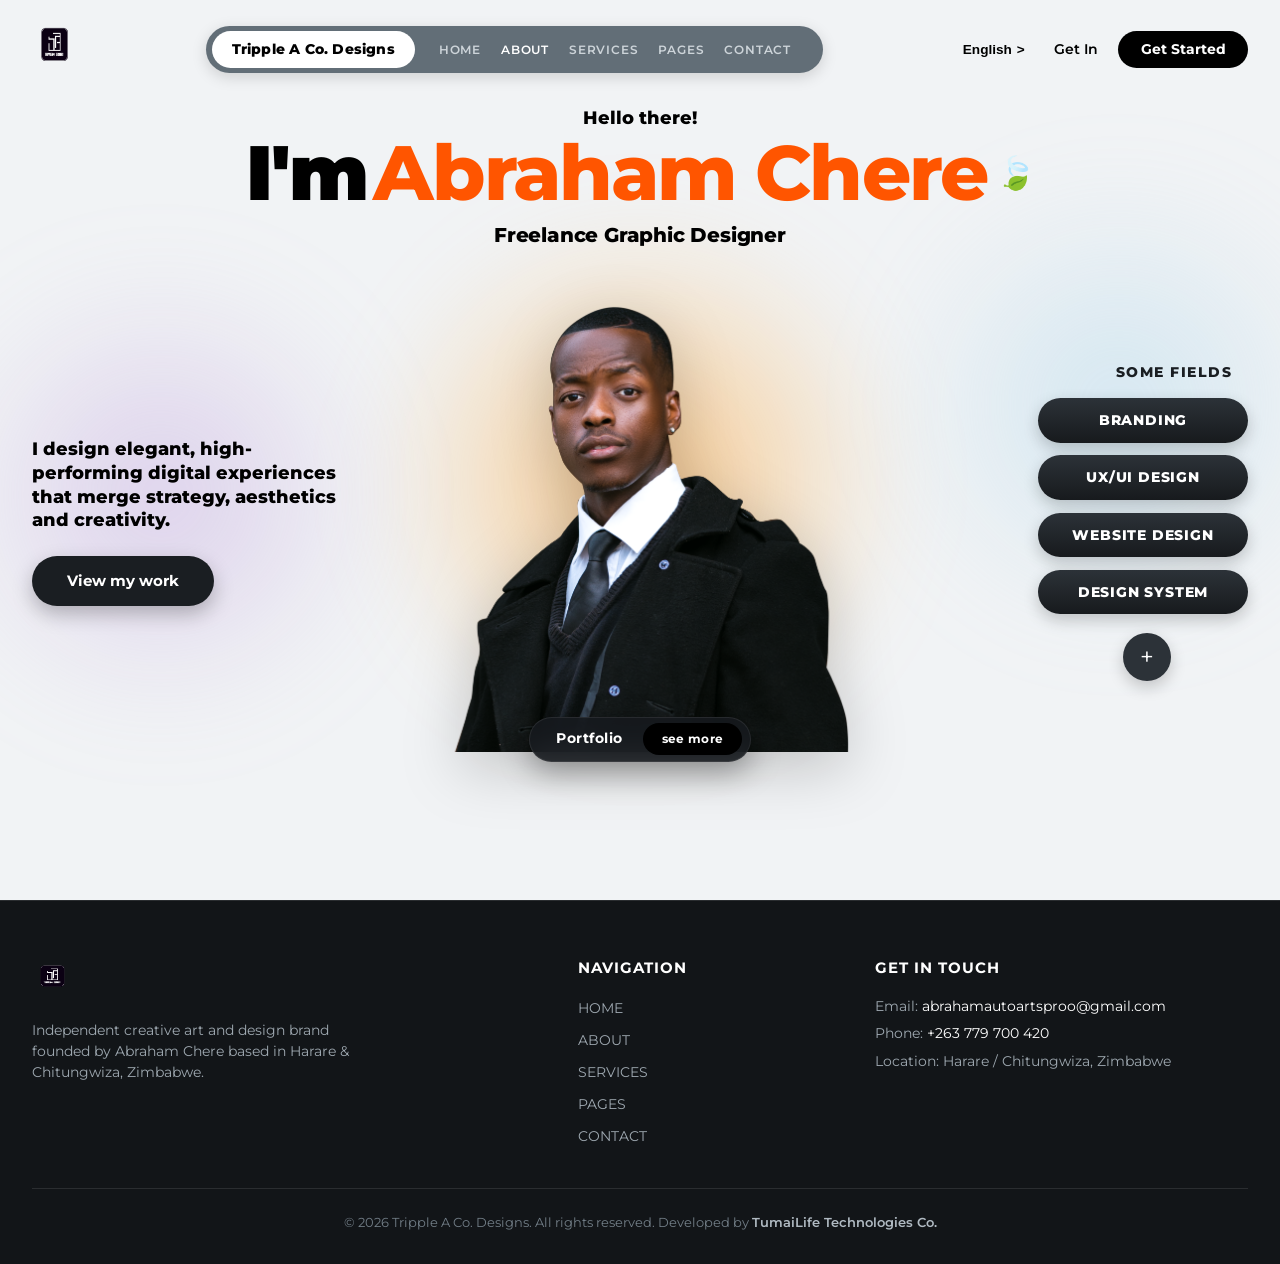
==== about/index.html @ 79875c38 "Initial commit - Tripple A Co. Designs Website" ====
<!DOCTYPE html>
<html lang="en">
<head>
  <meta charset="UTF-8">
  <meta name="viewport" content="width=device-width, initial-scale=1.0">
  <title>About Abraham Chere | Tripple A Co. Designs</title>
  
  <!-- Favicon -->
  <link rel="icon" type="image/png" href="../media/images/newLo.png">

  <!-- Google Fonts - Montserrat -->
  <link rel="preconnect" href="https://fonts.googleapis.com">
  <link rel="preconnect" href="https://fonts.gstatic.com" crossorigin>
  <link href="https://fonts.googleapis.com/css2?family=Montserrat:wght@300;400;500;600;700;800;900&display=swap" rel="stylesheet">

  <!-- Global & Page Styles -->
  <link rel="stylesheet" href="../css/global.css">
  <link rel="stylesheet" href="../about/style.css">
</head>
<body>

  <!-- Site Header Navigation -->
  <header class="site-header">
    <div class="header-inner">
      
      <!-- Left Square Logo -->
      <a href="../" class="brand-badge">
        <img src="../media/images/newLo.png" alt="Tripple A Logo">
      </a>

      <!-- Center Capsule Nav Pill -->
      <nav class="nav-capsule">
        <span class="brand-pill-title">Tripple A Co. Designs</span>
        <ul class="nav-links">
          <li><a href="../">HOME</a></li>
          <li><a href="../about/" class="active">ABOUT</a></li>
          <li><a href="../services/">SERVICES</a></li>
          <li><a href="../portfolio/">PAGES</a></li>
          <li><a href="../contact/">CONTACT</a></li>
        </ul>
      </nav>

      <!-- Right Action Controls & Dropdown -->
      <div class="header-right">
        
        <!-- Language Selector Dropdown -->
        <div class="lang-select-wrapper">
          <button class="lang-select-btn" id="langToggleBtn">
            <span id="currentLang">English</span> &gt;
          </button>
          <ul class="lang-dropdown-menu" id="langDropdown">
            <li><button type="button" class="lang-option" data-lang="English">English</button></li>
            <li><button type="button" class="lang-option" data-lang="Spanish">Spanish</button></li>
            <li><button type="button" class="lang-option" data-lang="French">French</button></li>
            <li><button type="button" class="lang-option" data-lang="Chinese">Chinese</button></li>
          </ul>
        </div>

        <a href="../contact/" class="btn-nav-text">Get In</a>
        <a href="../portfolio/" class="btn-black-pill">Get Started</a>
        <button class="mobile-toggle" aria-label="Toggle Menu">&#9776;</button>
      </div>

    </div>
  </header>

  <!-- Main Content Page -->
  <main>
    <section class="about-page-wrapper">
      
      <!-- Ambient Glow Orbs -->
      <div class="ambient-glow-bg" aria-hidden="true">
        <div class="glow-center-orange"></div>
        <div class="glow-left-purple"></div>
        <div class="glow-right-cyan"></div>
      </div>

      <div class="about-hero-grid">
        
        <!-- Top Central Title Section -->
        <div class="about-header-titles">
          <p class="hello-subtext">Hello there!</p>
          <h1 class="hero-name-heading">
            I'm <span class="orange-text">Abraham Chere</span> <span class="sparkle-accent">🍃</span>
          </h1>
          <p class="designer-subtitle">Freelance Graphic Designer</p>
        </div>

        <!-- 3-Column Content Layout -->
        <div class="about-content-body">
          
          <!-- Left Column: Intro Description & Button -->
          <div class="left-intro-block">
            <p class="left-intro-text">
              I design elegant, high-performing digital experiences that merge strategy, aesthetics and creativity.
            </p>
            <a href="../portfolio/" class="btn-view-work-dark">View my work</a>
          </div>

          <!-- Center Column: Cutout Portrait Headshot with Overlapping Floating Pill Bar -->
          <div class="center-headshot-wrap">
            <img src="../media/images/DSC_070221.png" alt="Abraham Chere - Freelance Graphic Designer" class="headshot-img">
            
            <!-- Bottom Center Portfolio Floating Bar (Overlapping lower coat section) -->
            <div class="bottom-portfolio-bar">
              <span class="portfolio-bar-label">Portfolio</span>
              <a href="../portfolio/" class="btn-see-more">see more</a>
            </div>
          </div>

          <!-- Right Column: Some Fields Stack -->
          <div class="right-fields-block">
            <span class="fields-heading">SOME FIELDS</span>
            
            <a href="../services/" class="field-capsule">BRANDING</a>
            <a href="../services/" class="field-capsule">UX/UI DESIGN</a>
            <a href="../services/" class="field-capsule">WEBSITE DESIGN</a>
            <a href="../services/" class="field-capsule">DESIGN SYSTEM</a>
            
            <a href="../services/" class="btn-plus-circle" aria-label="View more fields">+</a>
          </div>

        </div>

      </div>

    </section>
  </main>

  <!-- Universal Shared Footer -->
  <footer class="site-footer">
    <div class="footer-container">
      <div class="footer-brand">
        <img src="../media/images/newLo.png" alt="Tripple A Co. Designs" class="footer-logo">
        <p>Independent creative art and design brand founded by Abraham Chere based in Harare & Chitungwiza, Zimbabwe.</p>
      </div>
      
      <div class="footer-nav">
        <h4>Navigation</h4>
        <ul>
          <li><a href="../">Home</a></li>
          <li><a href="../about/">About</a></li>
          <li><a href="../services/">Services</a></li>
          <li><a href="../portfolio/">Portfolio</a></li>
          <li><a href="../contact/">Contact</a></li>
        </ul>
      </div>

      <div class="footer-contact">
        <h4>Get in Touch</h4>
        <p>Email: <a href="mailto:abrahamautoartsproo@gmail.com">abrahamautoartsproo@gmail.com</a></p>
        <p>Phone: <a href="tel:+263779700420">+263 779 700 420</a></p>
        <p>Location: Harare / Chitungwiza, Zimbabwe</p>
      </div>
    </div>
    
    <div class="footer-bottom">
      <p>&copy; 2026 Tripple A Co. Designs. All rights reserved. Developed by <a href="https://tumailife.com" target="_blank" rel="noopener noreferrer">TumaiLife Technologies Co.</a></p>
    </div>
  </footer>

  <!-- Global Script -->
  <script src="../js/global.js"></script>
</body>
</html>
---- css/global.css ----
/* ==========================================================================
   TRIPPLE A CO. DESIGNS - GLOBAL STYLESHEET
   ========================================================================== */

:root {
  --bg-main: #8c979e;
  --bg-card-pill: #626e77;
  --bg-dark-btn: #000000;
  --text-dark: #000000;
  --text-light: #ffffff;
  --text-muted: #2d3338;
  --font-family: 'Montserrat', sans-serif;
  --max-width: 1280px;
}

*, *::before, *::after {
  box-sizing: border-box;
  margin: 0;
  padding: 0;
}

html {
  scroll-behavior: smooth;
  font-size: 16px;
}

body {
  background-color: var(--bg-main);
  color: var(--text-dark);
  font-family: var(--font-family);
  line-height: 1.5;
  overflow-x: hidden;
  min-height: 100vh;
  display: flex;
  flex-direction: column;
}

main {
  flex: 1;
}

a {
  color: inherit;
  text-decoration: none;
  transition: all 0.3s ease;
}

/* --- Header & Navigation --- */
.site-header {
  position: fixed;
  top: 0;
  left: 0;
  width: 100%;
  z-index: 100;
  padding: 1.5rem 2rem;
  background: transparent !important;
  box-shadow: none !important;
}

.header-inner {
  max-width: var(--max-width);
  margin: 0 auto;
  display: flex;
  align-items: center;
  justify-content: space-between;
}

/* Left Brand Icon Badge */
.brand-badge {
  display: block;
}

.brand-badge img {
  width: 44px;
  height: 44px;
  border-radius: 6px;
  object-fit: cover;
}

/* Center Navigation Capsule Pill */
.nav-capsule {
  background-color: var(--bg-card-pill);
  border-radius: 50px;
  padding: 0.35rem 0.5rem 0.35rem 0.35rem;
  display: flex;
  align-items: center;
  gap: 1.5rem;
  box-shadow: 0 4px 15px rgba(0, 0, 0, 0.15);
  transition: all 0.3s ease;
}

.brand-pill-title {
  background: var(--text-light);
  color: var(--text-dark);
  padding: 0.5rem 1.25rem;
  border-radius: 30px;
  font-weight: 800;
  font-size: 0.85rem;
  letter-spacing: 0.2px;
}

.nav-links {
  display: flex;
  align-items: center;
  gap: 1.25rem;
  list-style: none;
  padding-right: 1.5rem;
}

.nav-links a {
  color: #cdd4d9;
  font-size: 0.75rem;
  font-weight: 600;
  text-transform: uppercase;
  letter-spacing: 0.8px;
}

.nav-links a:hover,
.nav-links a.active {
  color: var(--text-light);
}

/* Right Controls */
.header-right {
  display: flex;
  align-items: center;
  gap: 1.25rem;
}

/* Language Dropdown */
.lang-select-wrapper {
  position: relative;
}

.lang-select-btn {
  background: transparent;
  border: none;
  color: var(--text-dark);
  font-size: 0.85rem;
  font-weight: 600;
  cursor: pointer;
  display: flex;
  align-items: center;
  gap: 0.3rem;
  padding: 0.4rem 0.6rem;
}

.lang-dropdown-menu {
  position: absolute;
  top: 100%;
  right: 0;
  background-color: #ffffff;
  border-radius: 12px;
  box-shadow: 0 10px 25px rgba(0,0,0,0.25);
  list-style: none;
  display: none;
  min-width: 130px;
  overflow: hidden;
  z-index: 101;
}

.lang-dropdown-menu.show {
  display: block;
}

.lang-dropdown-menu li button {
  width: 100%;
  padding: 0.65rem 1.2rem;
  border: none;
  background: transparent;
  text-align: left;
  font-size: 0.85rem;
  font-weight: 600;
  color: var(--text-dark);
  cursor: pointer;
}

.lang-dropdown-menu li button:hover {
  background-color: #f0f3f5;
}

/* Navigation Buttons */
.btn-nav-text {
  color: var(--text-dark);
  font-size: 0.85rem;
  font-weight: 600;
}

.btn-black-pill {
  background-color: var(--bg-dark-btn);
  color: var(--text-light);
  padding: 0.55rem 1.4rem;
  border-radius: 30px;
  font-size: 0.85rem;
  font-weight: 700;
  display: inline-block;
}

.btn-black-pill:hover {
  opacity: 0.85;
}

/* Mobile Hamburger & X Toggle */
.mobile-toggle {
  display: none;
  background: none;
  border: none;
  font-size: 1.6rem;
  font-weight: 700;
  color: var(--text-dark);
  cursor: pointer;
  padding: 0.2rem 0.5rem;
  line-height: 1;
  transition: transform 0.2s ease;
}

.mobile-toggle.is-open {
  transform: rotate(90deg);
}

/* --- Responsive Mobile Navigation Drawer --- */
@media (max-width: 992px) {
  .mobile-toggle {
    display: block;
  }

  .nav-capsule {
    position: fixed;
    top: 5rem;
    right: 1.5rem;
    flex-direction: column;
    align-items: stretch;
    background: rgba(30, 36, 42, 0.95);
    backdrop-filter: blur(20px);
    -webkit-backdrop-filter: blur(20px);
    border: 1px solid rgba(255, 255, 255, 0.2);
    border-radius: 24px;
    padding: 1.5rem;
    gap: 1.2rem;
    width: 260px;
    opacity: 0;
    visibility: hidden;
    transform: translateY(-15px);
    transition: all 0.3s cubic-bezier(0.16, 1, 0.3, 1);
    z-index: 999;
  }

  .nav-capsule.active-mobile {
    opacity: 1;
    visibility: visible;
    transform: translateY(0);
  }

  .brand-pill-title {
    text-align: center;
  }

  .nav-links {
    flex-direction: column;
    align-items: center;
    gap: 1rem;
    padding-right: 0;
  }

  .nav-links a {
    color: #ffffff;
    font-size: 0.9rem;
  }
}

/* --- Universal Footer --- */
.site-footer {
  background-color: #121518;
  color: var(--text-light);
  padding: 3.5rem 2rem 2rem;
  margin-top: auto;
  border-top: 1px solid rgba(255, 255, 255, 0.1);
}

.footer-container {
  max-width: var(--max-width);
  margin: 0 auto;
  display: grid;
  grid-template-columns: 2fr 1fr 1.5fr;
  gap: 3rem;
  padding-bottom: 2.5rem;
  border-bottom: 1px solid rgba(255, 255, 255, 0.1);
}

.footer-logo {
  width: 40px;
  height: 40px;
  border-radius: 6px;
  margin-bottom: 1rem;
}

.footer-brand p {
  color: #9ea8b0;
  font-size: 0.88rem;
  max-width: 320px;
}

.footer-nav h4,
.footer-contact h4 {
  font-size: 0.95rem;
  text-transform: uppercase;
  letter-spacing: 1px;
  margin-bottom: 1rem;
  color: var(--text-light);
}

.footer-nav ul {
  list-style: none;
  display: flex;
  flex-direction: column;
  gap: 0.5rem;
}

.footer-nav a {
  color: #9ea8b0;
  font-size: 0.88rem;
}

.footer-nav a:hover {
  color: var(--text-light);
}

.footer-contact p {
  color: #9ea8b0;
  font-size: 0.88rem;
  margin-bottom: 0.4rem;
}

.footer-contact a {
  color: var(--text-light);
}

.footer-contact a:hover {
  text-decoration: underline;
}

.footer-bottom {
  max-width: var(--max-width);
  margin: 1.5rem auto 0;
  text-align: center;
  color: #727e87;
  font-size: 0.82rem;
}

.footer-bottom a {
  color: #b0bac2;
  font-weight: 600;
}

.footer-bottom a:hover {
  color: var(--text-light);
  text-decoration: underline;
}

@media (max-width: 768px) {
  .footer-container {
    grid-template-columns: 1fr;
    gap: 2rem;
  }
}
---- about/style.css ----
/* ==========================================================================
   TRIPPLE A CO. DESIGNS - ABOUT PAGE STYLESHEET
   ========================================================================== */

/* Page Outer Section Container */
.about-page-wrapper {
  position: relative;
  min-height: 100vh;
  background: #f1f3f5;
  color: #000000;
  font-family: 'Montserrat', sans-serif;
  overflow: hidden;
  padding-top: 6.5rem;
  padding-bottom: 2rem;
  display: flex;
  flex-direction: column;
}

/* Ambient Background Radial Glows matching screenshot */
.ambient-glow-bg {
  position: absolute;
  top: 0;
  left: 0;
  width: 100%;
  height: 100%;
  pointer-events: none;
  z-index: 1;
}

/* Central Warm Amber Glow behind headshot */
.glow-center-orange {
  position: absolute;
  top: 35%;
  left: 50%;
  transform: translate(-50%, -20%);
  width: 550px;
  height: 550px;
  background: radial-gradient(circle, rgba(255, 140, 0, 0.45) 0%, rgba(255, 180, 80, 0.2) 45%, rgba(241, 243, 245, 0) 70%);
  border-radius: 50%;
  filter: blur(40px);
}

/* Left/Right Edge Ambient Purples */
.glow-left-purple {
  position: absolute;
  top: 30%;
  left: -5%;
  width: 450px;
  height: 450px;
  background: radial-gradient(circle, rgba(186, 150, 220, 0.4) 0%, rgba(241, 243, 245, 0) 70%);
  border-radius: 50%;
  filter: blur(50px);
}

.glow-right-cyan {
  position: absolute;
  top: 20%;
  right: -5%;
  width: 450px;
  height: 450px;
  background: radial-gradient(circle, rgba(160, 210, 235, 0.4) 0%, rgba(241, 243, 245, 0) 70%);
  border-radius: 50%;
  filter: blur(50px);
}

/* Main Grid Container */
.about-hero-grid {
  position: relative;
  z-index: 10;
  max-width: var(--max-width);
  margin: 0 auto;
  width: 100%;
  padding: 0 2rem;
  display: flex;
  flex-direction: column;
  align-items: center;
}

/* Top Titles Layout */
.about-header-titles {
  text-align: center;
  margin-bottom: 2rem;
}

.hello-subtext {
  font-size: 1.15rem;
  font-weight: 800;
  color: #000000;
  margin-bottom: 0.2rem;
}

.hero-name-heading {
  font-size: clamp(3.2rem, 6vw, 5.8rem);
  font-weight: 900;
  line-height: 1;
  letter-spacing: -2px;
  color: #000000;
  display: flex;
  align-items: center;
  justify-content: center;
  gap: 0.4rem;
}

.hero-name-heading .orange-text {
  color: #ff5500;
  font-weight: 800;
}

.hero-name-heading .sparkle-accent {
  font-size: 2rem;
  color: #000000;
  vertical-align: super;
  margin-left: 0.2rem;
}

.designer-subtitle {
  font-size: 1.25rem;
  font-weight: 800;
  color: #000000;
  margin-top: 0.5rem;
  letter-spacing: -0.2px;
}

/* 3-Column Content Layout */
.about-content-body {
  width: 100%;
  display: grid;
  grid-template-columns: 1fr 1.2fr 1fr;
  align-items: center;
  position: relative;
  min-height: 480px;
}

/* Left Column - Intro Text & Button */
.left-intro-block {
  display: flex;
  flex-direction: column;
  align-items: flex-start;
  gap: 1.5rem;
  z-index: 15;
  padding-right: 1rem;
}

.left-intro-text {
  font-size: 1.1rem;
  font-weight: 800;
  line-height: 1.35;
  color: #000000;
  max-width: 310px;
}

.btn-view-work-dark {
  background: #1a1e22;
  color: #ffffff;
  padding: 0.85rem 2.2rem;
  border-radius: 50px;
  font-size: 0.95rem;
  font-weight: 700;
  box-shadow: 0 8px 20px rgba(0, 0, 0, 0.25);
  display: inline-block;
}

.btn-view-work-dark:hover {
  background: #000000;
  transform: translateY(-2px);
}

/* Center Column - Cutout Portrait Container with Overlapping Layer */
.center-headshot-wrap {
  position: relative;
  display: flex;
  flex-direction: column;
  align-items: center;
  justify-content: flex-end;
  height: 100%;
  z-index: 12;
}

.center-headshot-wrap .headshot-img {
  max-width: 440px;
  width: 100%;
  height: auto;
  object-fit: contain;
  filter: drop-shadow(0 15px 30px rgba(0, 0, 0, 0.2));
  position: relative;
  z-index: 1;
}

/* Bottom Center Portfolio Floating Bar - Layered directly over bottom of image */
.bottom-portfolio-bar {
  position: relative;
  z-index: 10;
  margin-top: -2.2rem; /* Pulls pill up over lower part of headshot cut-out */
  background: rgba(22, 26, 30, 0.88);
  backdrop-filter: blur(12px);
  -webkit-backdrop-filter: blur(12px);
  padding: 0.35rem 0.45rem 0.35rem 1.6rem;
  border-radius: 50px;
  display: flex;
  align-items: center;
  gap: 1.25rem;
  color: #ffffff;
  box-shadow: 0 10px 30px rgba(0, 0, 0, 0.35);
  border: 1px solid rgba(255, 255, 255, 0.08);
}

.portfolio-bar-label {
  font-size: 0.9rem;
  font-weight: 700;
  letter-spacing: 0.5px;
}

.btn-see-more {
  background: #000000;
  color: #ffffff;
  padding: 0.45rem 1.2rem;
  border-radius: 30px;
  font-size: 0.72rem;
  font-weight: 700;
  letter-spacing: 0.3px;
}

.btn-see-more:hover {
  background: #333333;
}

/* Right Column - Some Fields Stack */
.right-fields-block {
  display: flex;
  flex-direction: column;
  align-items: flex-end;
  gap: 0.8rem;
  z-index: 15;
}

.fields-heading {
  font-size: 0.85rem;
  font-weight: 800;
  text-transform: uppercase;
  letter-spacing: 1.5px;
  color: #1a1e22;
  margin-bottom: 0.2rem;
  padding-right: 1rem;
}

.field-capsule {
  width: 210px;
  background: linear-gradient(180deg, #2c3238 0%, #171a1d 100%);
  color: #ffffff;
  text-align: center;
  padding: 0.75rem 1rem;
  border-radius: 50px;
  font-size: 0.85rem;
  font-weight: 800;
  letter-spacing: 0.8px;
  box-shadow: 0 6px 16px rgba(0, 0, 0, 0.2);
  transition: transform 0.3s ease, background 0.3s ease;
  display: block;
}

.field-capsule:hover {
  transform: translateX(-4px);
  background: #000000;
}

.btn-plus-circle {
  width: 48px;
  height: 48px;
  border-radius: 50%;
  background: #2c3238;
  color: #ffffff;
  display: flex;
  align-items: center;
  justify-content: center;
  font-size: 1.5rem;
  font-weight: 400;
  box-shadow: 0 6px 16px rgba(0, 0, 0, 0.2);
  margin-top: 0.4rem;
  margin-right: 4.8rem;
}

.btn-plus-circle:hover {
  background: #000000;
}

/* Responsive Breakdown */
@media (max-width: 992px) {
  .about-content-body {
    grid-template-columns: 1fr;
    gap: 3rem;
  }

  .left-intro-block,
  .right-fields-block {
    align-items: center;
    text-align: center;
    padding: 0;
  }

  .btn-plus-circle {
    margin-right: 0;
  }

  .bottom-portfolio-bar {
    margin-top: 1rem;
  }
}
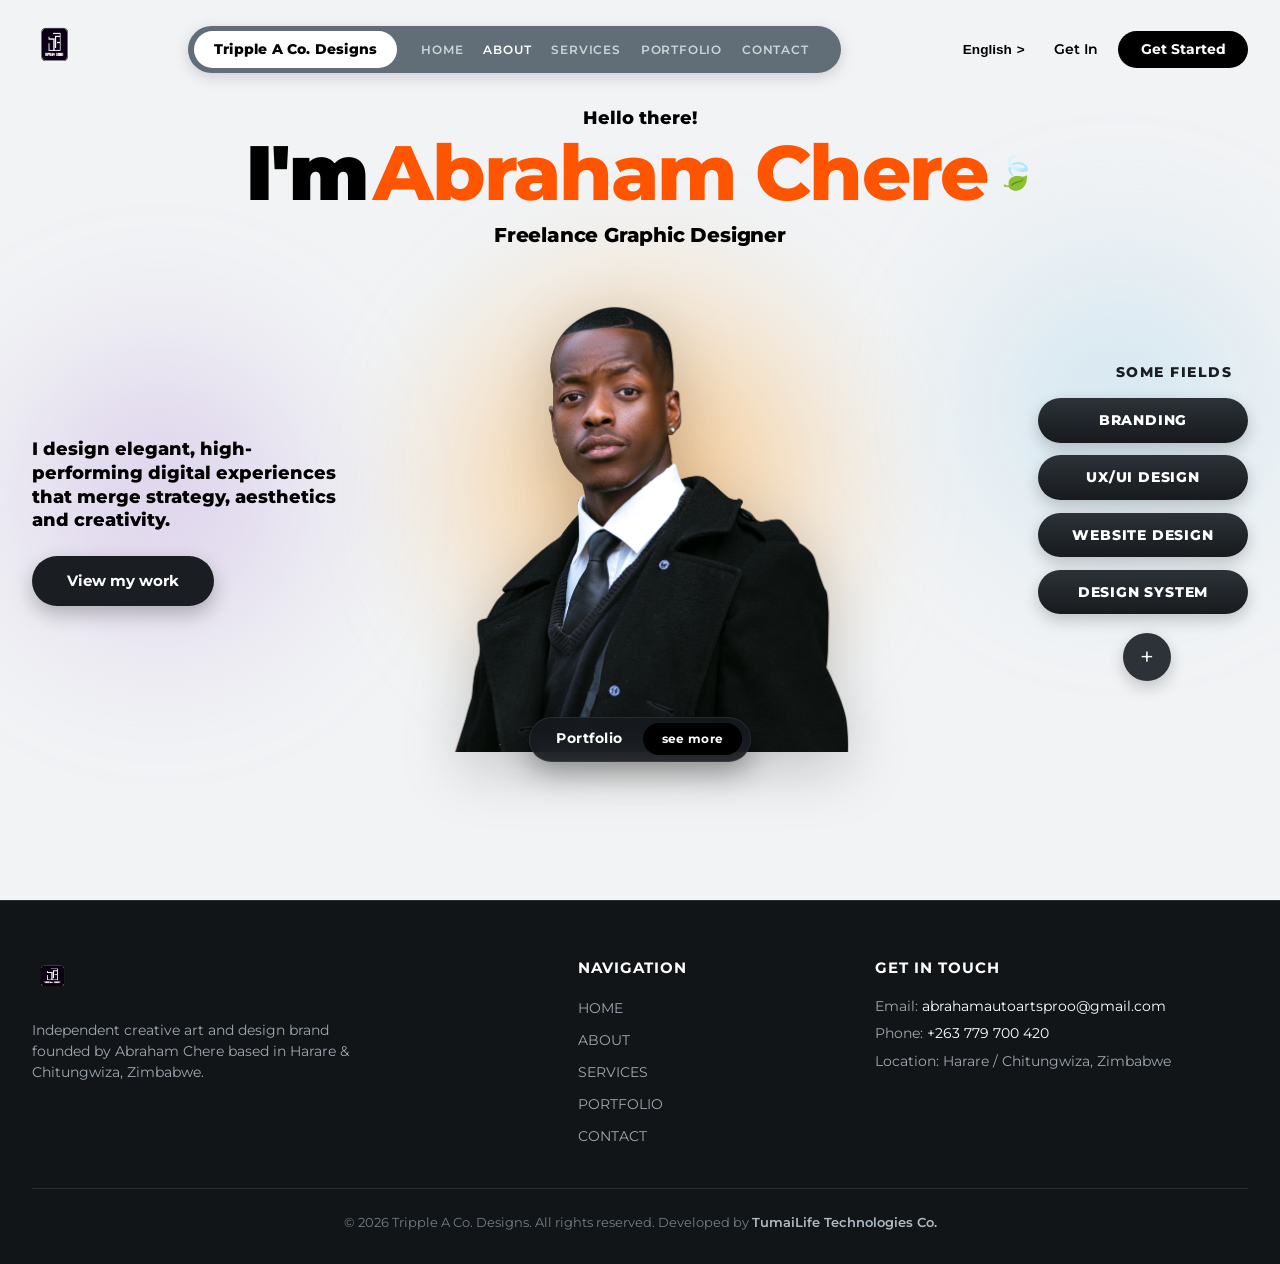
==== commit 61ede89d: "Updated website content and styles" ====
--- a/about/index.html
+++ b/about/index.html
@@ -35,7 +35,7 @@
           <li><a href="../">HOME</a></li>
           <li><a href="../about/" class="active">ABOUT</a></li>
           <li><a href="../services/">SERVICES</a></li>
-          <li><a href="../portfolio/">PAGES</a></li>
+          <li><a href="../portfolio/">PORTFOLIO</a></li>
           <li><a href="../contact/">CONTACT</a></li>
         </ul>
       </nav>
